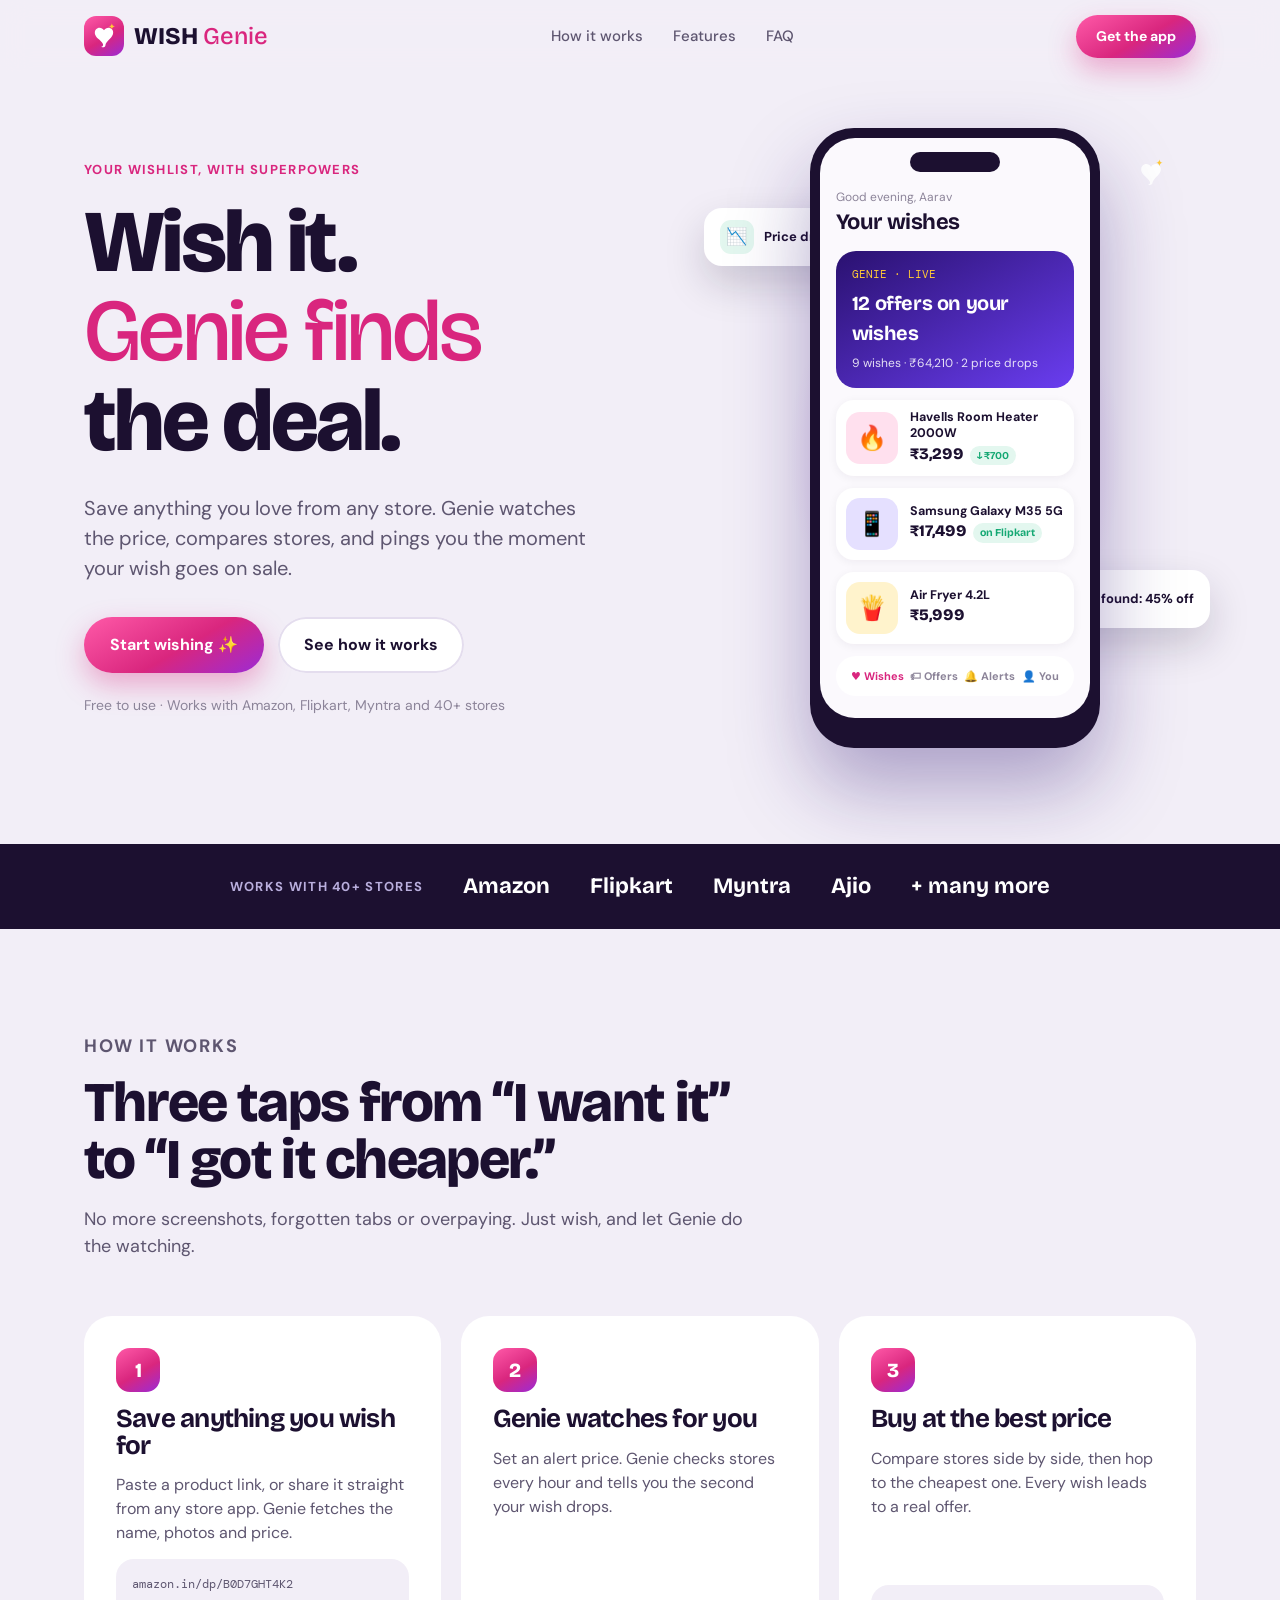
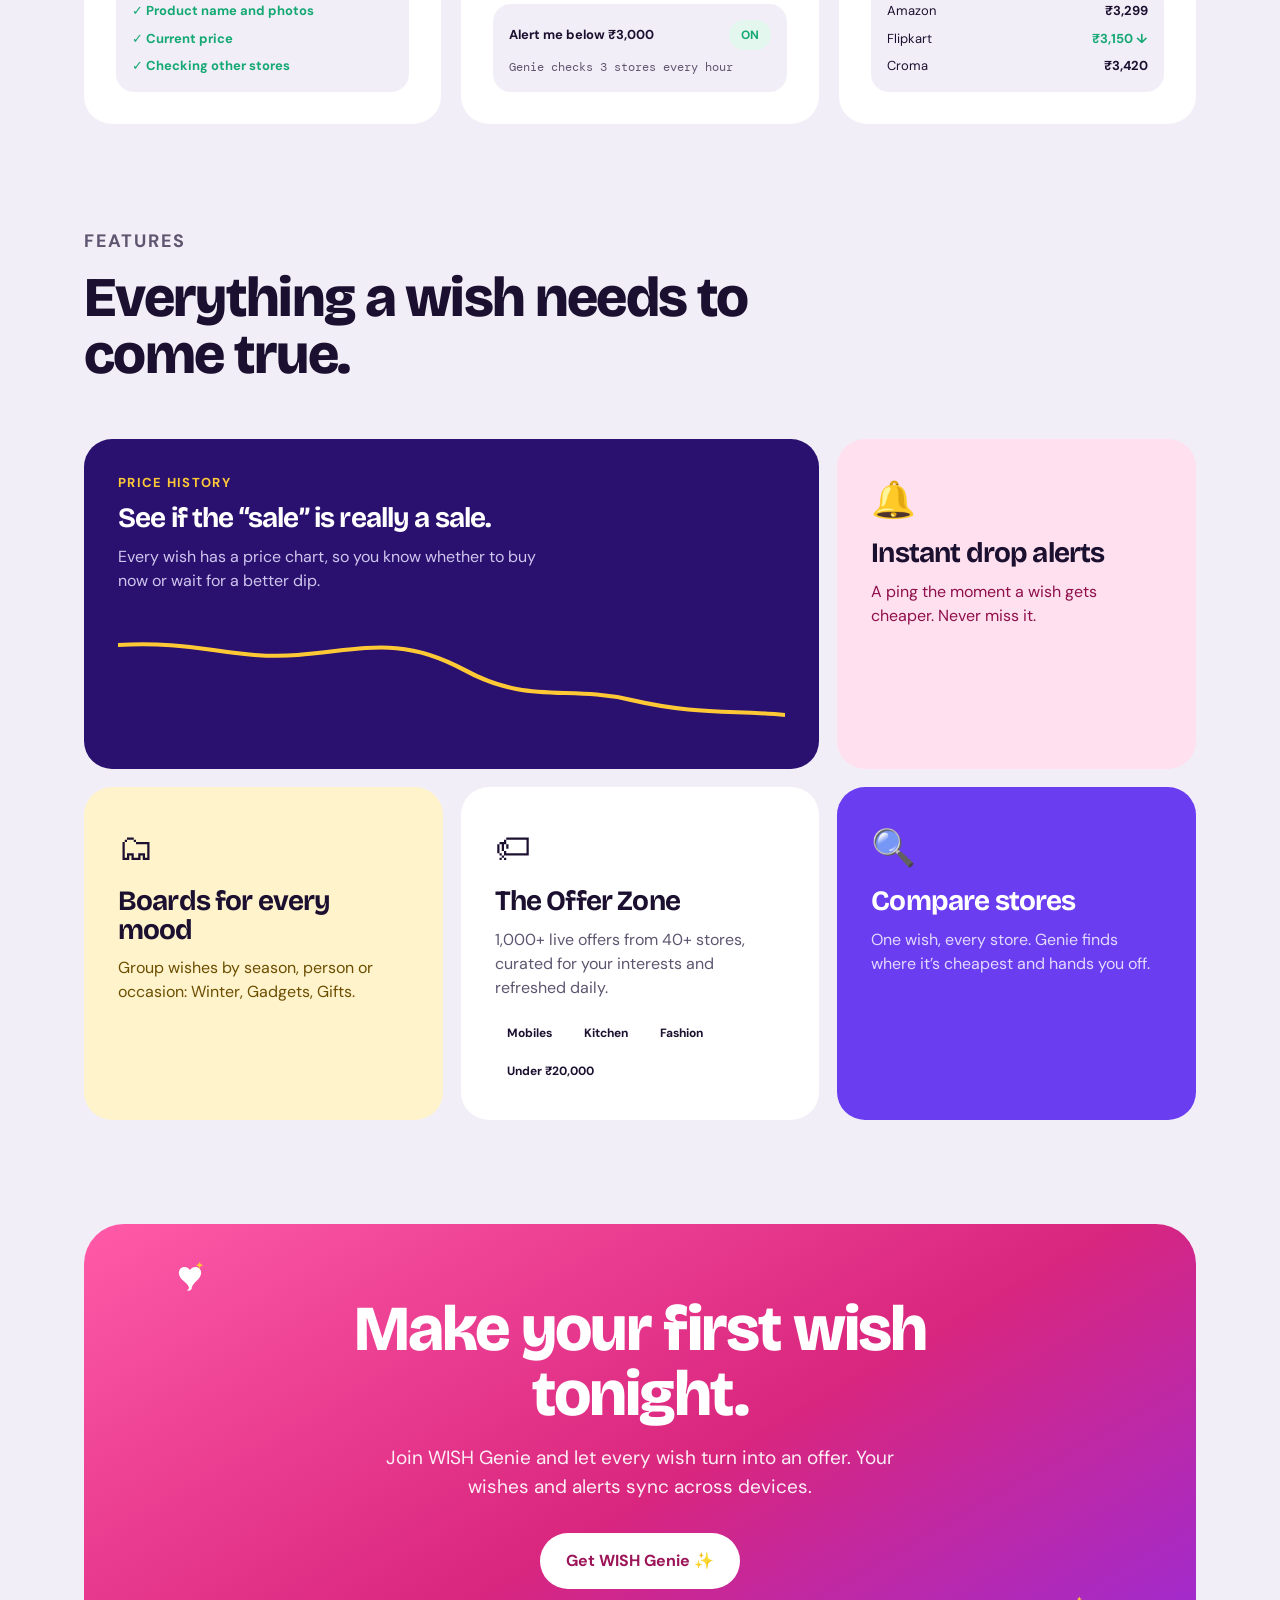
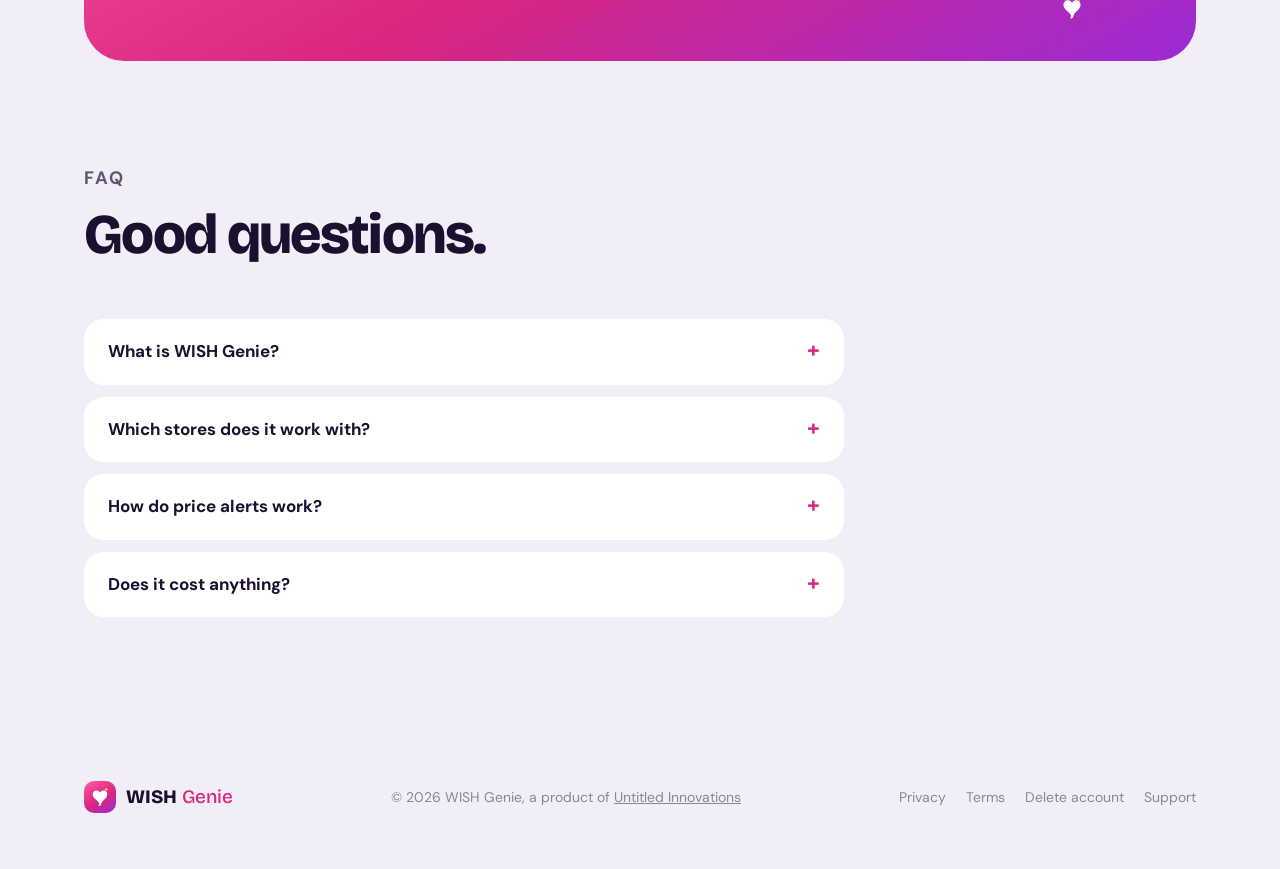
==== wish-genie/index.html @ 92e43314 "feat: create Invoice Forge tool and Wish Genie with modern UI and PDF export" ====
<!DOCTYPE html>
<html lang="en">
<head>
<meta charset="utf-8">
<meta name="viewport" content="width=device-width, initial-scale=1">
<title>WISH Genie – Wish it. Genie finds the deal.</title>
<meta name="description" content="Save anything you wish for from any store, and let Genie watch the price and find the best offer across 40+ stores.">
<link rel="canonical" href="https://untitledinnovations.com/wish-genie/">
<link rel="preconnect" href="https://fonts.gstatic.com" crossorigin>
<link href="https://fonts.googleapis.com/css2?family=Bricolage+Grotesque:opsz,wght@12..96,500..800&family=DM+Sans:opsz,wght@9..40,400..700&family=DM+Mono:wght@400;500&display=swap" rel="stylesheet">
<style>
:root{
  --magenta:#D9267E; --magenta-dark:#9B1558; --violet:#6A3DF0; --gold:#FFC936;
  --ink:#1C1030; --muted:#5E5670; --soft:#8C8499; --bg:#F2EEF7; --card:#fff;
  --mint:#14A873; --orange:#FF7A2F; --night:#2A1170;
  --grad:linear-gradient(150deg,#FF5AA8 0%,#D9267E 55%,#9B2BD6 100%);
}
*{box-sizing:border-box}
html{scroll-behavior:smooth}
body{margin:0;background:var(--bg);color:var(--ink);font-family:'DM Sans',system-ui,sans-serif;line-height:1.5;-webkit-font-smoothing:antialiased}
a{color:inherit;text-decoration:none}
h1,h2,h3{font-family:'Bricolage Grotesque',sans-serif;margin:0;letter-spacing:-.03em;line-height:1.02}
p{margin:0}
.wrap{max-width:1160px;margin:0 auto;padding:0 24px}
.eyebrow{font-size:13px;font-weight:700;letter-spacing:.1em;text-transform:uppercase;color:var(--magenta)}
.btn{display:inline-flex;align-items:center;gap:10px;padding:16px 26px;border-radius:999px;font-weight:700;font-size:16px;transition:transform .2s cubic-bezier(.3,1.4,.5,1),box-shadow .2s}
.btn:hover{transform:translateY(-2px)}
.btn-primary{background:var(--grad);color:#fff;box-shadow:0 12px 28px rgba(217,38,126,.35)}
.btn-ghost{background:#fff;color:var(--ink);box-shadow:inset 0 0 0 2px #E4DDEE}
.logo{display:flex;align-items:center;gap:10px}
.logo-mark{width:40px;height:40px;border-radius:12px;background:var(--grad);display:flex;align-items:center;justify-content:center}
.logo-word{display:flex;align-items:baseline;gap:5px;font-family:'Bricolage Grotesque',sans-serif;font-size:24px}
.logo-word b{font-weight:800}.logo-word span{font-weight:500;color:var(--magenta)}

/* nav */
nav{position:sticky;top:0;z-index:20;background:rgba(242,238,247,.85);backdrop-filter:blur(14px)}
nav .wrap{display:flex;align-items:center;justify-content:space-between;height:72px}
nav ul{display:flex;gap:30px;list-style:none;margin:0;padding:0;font-size:15px;font-weight:500;color:var(--muted)}
nav ul a:hover{color:var(--magenta)}
nav .btn{padding:11px 20px;font-size:14px}

/* hero */
.hero{padding:56px 0 96px;overflow:hidden}
.hero .wrap{display:grid;grid-template-columns:1.1fr .9fr;gap:40px;align-items:center}
.hero h1{font-size:clamp(46px,7vw,88px);font-weight:800}
.hero h1 em{font-style:normal;font-weight:500;color:var(--magenta)}
.hero .lead{font-size:20px;color:var(--muted);margin:26px 0 34px;max-width:520px;text-wrap:pretty}
.hero .cta{display:flex;gap:14px;flex-wrap:wrap}
.hero .note{margin-top:22px;font-size:14px;color:var(--soft)}
.stage{position:relative;display:flex;justify-content:center;min-height:620px}
.glow{position:absolute;inset:6% 0 0;background:radial-gradient(closest-side,rgba(155,43,214,.3),transparent 70%)}

/* phone */
.phone{position:relative;width:290px;border-radius:44px;background:var(--ink);padding:10px;box-shadow:0 40px 80px rgba(42,17,112,.35)}
.screen{border-radius:35px;background:#FBF9FD;overflow:hidden;height:580px;padding:22px 16px;display:flex;flex-direction:column;gap:12px;position:relative}
.screen .notch{width:90px;height:22px;border-radius:12px;background:var(--ink);margin:-8px auto 4px}
.hi{font-size:12px;color:var(--soft)}
.screen h4{font-family:'Bricolage Grotesque',sans-serif;margin:0;font-size:22px;letter-spacing:-.02em}
.genie-card{border-radius:20px;background:linear-gradient(150deg,var(--night),var(--violet));color:#fff;padding:16px;display:flex;flex-direction:column;gap:6px}
.genie-card small{font-family:'DM Mono',monospace;font-size:10.5px;color:var(--gold)}
.genie-card b{font-family:'Bricolage Grotesque',sans-serif;font-size:20px;letter-spacing:-.02em}
.item{display:flex;gap:12px;align-items:center;background:#fff;border-radius:18px;padding:10px;box-shadow:0 2px 10px rgba(28,16,48,.06)}
.thumb{width:52px;height:52px;border-radius:14px;flex:none;display:flex;align-items:center;justify-content:center;font-size:24px}
.item .t{font-size:12.5px;font-weight:700;line-height:1.25}
.item .p{font-family:'Bricolage Grotesque',sans-serif;font-weight:800;font-size:16px}
.drop{display:inline-block;font-size:10.5px;font-weight:700;background:#E3F7EF;color:var(--mint);padding:2px 7px;border-radius:99px;margin-left:6px}
.tabbar{margin-top:auto;display:flex;justify-content:space-around;background:#fff;border-radius:22px;padding:12px;font-size:11px;font-weight:700;color:var(--soft)}
.tabbar .on{color:var(--magenta)}

.float{position:absolute;background:#fff;border-radius:18px;padding:12px 16px;box-shadow:0 18px 40px rgba(28,16,48,.18);font-size:13px;font-weight:700;display:flex;align-items:center;gap:10px;animation:bob 5s ease-in-out infinite}
.float i{font-style:normal;width:34px;height:34px;border-radius:11px;display:flex;align-items:center;justify-content:center;font-size:17px}
.f1{top:80px;left:-10px}.f2{bottom:120px;right:-14px;animation-delay:-2.2s}
@keyframes bob{50%{transform:translateY(-10px)}}
.spark{position:absolute;color:var(--gold);animation:tw 2.4s ease-in-out infinite}
@keyframes tw{50%{transform:scale(.5) rotate(20deg);opacity:.4}}

/* stores strip */
.strip{background:var(--ink);color:#fff;padding:26px 0}
.strip .wrap{display:flex;gap:18px 40px;flex-wrap:wrap;align-items:center;justify-content:center;font-family:'Bricolage Grotesque',sans-serif;font-weight:700;font-size:22px}
.strip small{font-family:'DM Sans';font-size:13px;letter-spacing:.1em;color:#B9AEDD;font-weight:700}

/* sections */
section{padding:104px 0}
.head{max-width:680px;margin-bottom:56px}
.head h2{font-size:clamp(34px,5vw,56px);font-weight:800;margin:14px 0 18px}
.head p{font-size:18px;color:var(--muted);text-wrap:pretty}
.steps{display:grid;grid-template-columns:repeat(3,1fr);gap:20px}
.step{background:var(--card);border-radius:28px;padding:32px;display:flex;flex-direction:column;gap:14px}
.num{width:44px;height:44px;border-radius:14px;background:var(--grad);color:#fff;font-family:'Bricolage Grotesque';font-weight:800;font-size:20px;display:flex;align-items:center;justify-content:center}
.step h3{font-size:26px}
.step p{color:var(--muted)}
.mini{margin-top:auto;border-radius:18px;background:var(--bg);padding:16px;font-size:13px;display:flex;flex-direction:column;gap:8px}
.mini .row{display:flex;justify-content:space-between;align-items:center}
.mono{font-family:'DM Mono',monospace;font-size:12px;color:var(--muted)}
.tick{color:var(--mint);font-weight:700}

.bento{display:grid;grid-template-columns:repeat(6,1fr);gap:18px}
.tile{border-radius:28px;padding:34px;background:#fff;display:flex;flex-direction:column;gap:12px;overflow:hidden;position:relative}
.tile h3{font-size:28px}
.tile p{color:var(--muted);max-width:440px}
.tile .em{font-size:36px}
.t-a{grid-column:span 4;background:var(--night);color:#fff}.t-a p{color:#CFC6EE}
.t-b{grid-column:span 2;background:#FFE0EE}.t-b p{color:#8E0F4C}
.t-c{grid-column:span 2;background:#FFF3CC}.t-c p{color:#6B4E00}
.t-d{grid-column:span 2}
.t-e{grid-column:span 2;background:var(--violet);color:#fff}.t-e p{color:#E2D9FF}
.chart{margin-top:10px}
.chart path{stroke-dasharray:600;stroke-dashoffset:600;animation:draw 2.4s .3s forwards cubic-bezier(.3,.7,.3,1)}
@keyframes draw{to{stroke-dashoffset:0}}
.pill{display:inline-block;padding:6px 12px;border-radius:99px;font-size:12px;font-weight:700;background:rgba(255,255,255,.14)}
.pills{display:flex;flex-wrap:wrap;gap:8px;margin-top:6px}
.pills .pill{background:#fff;color:var(--ink)}

/* big stat */
.band{background:var(--grad);color:#fff;border-radius:40px;padding:72px 48px;text-align:center;position:relative;overflow:hidden}
.band h2{font-size:clamp(34px,5.5vw,64px);font-weight:800;max-width:780px;margin:0 auto 18px}
.band p{font-size:19px;max-width:560px;margin:0 auto 32px;opacity:.92}
.band .btn{background:#fff;color:var(--magenta-dark)}

/* faq + footer */
.faq{max-width:760px}
details{background:#fff;border-radius:20px;padding:20px 24px;margin-bottom:12px}
summary{font-weight:700;font-size:17px;cursor:pointer;list-style:none;display:flex;justify-content:space-between;gap:16px}
summary::after{content:'+';color:var(--magenta);font-size:22px;line-height:1}
details[open] summary::after{content:'–'}
details p{color:var(--muted);margin-top:12px}
footer{padding:48px 0 56px;color:var(--soft);font-size:14px}
footer .wrap{display:flex;justify-content:space-between;gap:20px;flex-wrap:wrap;align-items:center}
footer nav-links{display:flex;gap:22px}

.reveal{opacity:0;transform:translateY(24px);transition:opacity .7s,transform .7s cubic-bezier(.3,1.2,.5,1)}
.reveal.in{opacity:1;transform:none}
@media (prefers-reduced-motion:reduce){.reveal{opacity:1;transform:none;transition:none}.float,.spark{animation:none}.chart path{animation:none;stroke-dashoffset:0}}

@media (max-width:900px){
  nav ul{display:none}
  .hero .wrap{grid-template-columns:1fr}
  .stage{min-height:auto;padding-top:20px}
  .f1{left:0}.f2{right:0}
  .steps{grid-template-columns:1fr}
  .bento{grid-template-columns:1fr}
  .t-a,.t-b,.t-c,.t-d,.t-e{grid-column:auto}
  section{padding:72px 0}
  .band{padding:56px 24px;border-radius:32px}
}
</style>
</head>
<body>

<svg width="0" height="0" style="position:absolute" aria-hidden="true">
  <symbol id="mark" viewBox="0 0 64 64">
    <path d="M32 19C28 12 18.5 11 13.8 16.6 8.6 22.8 11 31.6 18 37.6 23 41.9 27.4 45.5 29.6 50.4 30.8 53.2 29.2 56.4 25.6 56.6 29.8 59.4 35.6 57 35.4 52.4 35.3 49.4 39.6 43.6 46 37.6 53 31.6 55.4 22.8 50.2 16.6 45.5 11 36 12 32 19Z" fill="#fff"/>
    <path d="M50 3C50.6 7.4 52.6 9.4 57 10 52.6 10.6 50.6 12.6 50 17 49.4 12.6 47.4 10.6 43 10 47.4 9.4 49.4 7.4 50 3Z" fill="#FFC936"/>
  </symbol>
</svg>

<nav>
  <div class="wrap">
    <a class="logo" href="#top" aria-label="WISH Genie home">
      <div class="logo-mark"><svg width="28" height="28"><use href="#mark"/></svg></div>
      <div class="logo-word"><b>WISH</b><span>Genie</span></div>
    </a>
    <ul>
      <li><a href="#how">How it works</a></li>
      <li><a href="#features">Features</a></li>
      <li><a href="#faq">FAQ</a></li>
    </ul>
    <a class="btn btn-primary" href="#get">Get the app</a>
  </div>
</nav>

<header class="hero" id="top">
  <div class="wrap">
    <div>
      <p class="eyebrow" style="margin-bottom:18px">Your wishlist, with superpowers</p>
      <h1>Wish it.<br><em>Genie finds</em><br>the deal.</h1>
      <p class="lead">Save anything you love from any store. Genie watches the price, compares stores, and pings you the moment your wish goes on sale.</p>
      <div class="cta">
        <a class="btn btn-primary" href="#get">Start wishing ✨</a>
        <a class="btn btn-ghost" href="#how">See how it works</a>
      </div>
      <p class="note">Free to use · Works with Amazon, Flipkart, Myntra and 40+ stores</p>
    </div>

    <div class="stage" aria-hidden="true">
      <div class="glow"></div>
      <svg class="spark" style="top:30px;right:30px" width="30" height="30"><use href="#mark"/></svg>
      <div class="float f1"><i style="background:#E3F7EF">📉</i>Price dropped ₹700</div>
      <div class="float f2"><i style="background:#FFF3CC">⚡</i>Offer found: 45% off</div>
      <div class="phone">
        <div class="screen">
          <div class="notch"></div>
          <div><div class="hi">Good evening, Aarav</div><h4>Your wishes</h4></div>
          <div class="genie-card">
            <small>GENIE · LIVE</small>
            <b>12 offers on your wishes</b>
            <span style="font-size:12px;opacity:.85">9 wishes · ₹64,210 · 2 price drops</span>
          </div>
          <div class="item"><div class="thumb" style="background:#FFE0EE">🔥</div><div><div class="t">Havells Room Heater 2000W</div><div class="p">₹3,299<span class="drop">↓ ₹700</span></div></div></div>
          <div class="item"><div class="thumb" style="background:#E5E0FF">📱</div><div><div class="t">Samsung Galaxy M35 5G</div><div class="p">₹17,499<span class="drop">on Flipkart</span></div></div></div>
          <div class="item"><div class="thumb" style="background:#FFF3CC">🍟</div><div><div class="t">Air Fryer 4.2L</div><div class="p">₹5,999</div></div></div>
          <div class="tabbar"><span class="on">♥ Wishes</span><span>🏷 Offers</span><span>🔔 Alerts</span><span>👤 You</span></div>
        </div>
      </div>
    </div>
  </div>
</header>

<div class="strip">
  <div class="wrap"><small>WORKS WITH 40+ STORES</small><span>Amazon</span><span>Flipkart</span><span>Myntra</span><span>Ajio</span><span>+ many more</span></div>
</div>

<section id="how">
  <div class="wrap">
    <div class="head reveal">
      <p class="eyebrow">How it works</p>
      <h2>Three taps from “I want it” to “I got it cheaper.”</h2>
      <p>No more screenshots, forgotten tabs or overpaying. Just wish, and let Genie do the watching.</p>
    </div>
    <div class="steps">
      <div class="step reveal">
        <div class="num">1</div>
        <h3>Save anything you wish for</h3>
        <p>Paste a product link, or share it straight from any store app. Genie fetches the name, photos and price.</p>
        <div class="mini">
          <div class="mono">amazon.in/dp/B0D7GHT4K2</div>
          <div class="row"><span class="tick">✓ Product name and photos</span></div>
          <div class="row"><span class="tick">✓ Current price</span></div>
          <div class="row"><span class="tick">✓ Checking other stores</span></div>
        </div>
      </div>
      <div class="step reveal">
        <div class="num">2</div>
        <h3>Genie watches for you</h3>
        <p>Set an alert price. Genie checks stores every hour and tells you the second your wish drops.</p>
        <div class="mini">
          <div class="row"><b>Alert me below ₹3,000</b><span class="pill" style="background:#E3F7EF;color:var(--mint)">ON</span></div>
          <div class="mono">Genie checks 3 stores every hour</div>
        </div>
      </div>
      <div class="step reveal">
        <div class="num">3</div>
        <h3>Buy at the best price</h3>
        <p>Compare stores side by side, then hop to the cheapest one. Every wish leads to a real offer.</p>
        <div class="mini">
          <div class="row"><span>Amazon</span><b>₹3,299</b></div>
          <div class="row"><span>Flipkart</span><b style="color:var(--mint)">₹3,150 ↓</b></div>
          <div class="row"><span>Croma</span><b>₹3,420</b></div>
        </div>
      </div>
    </div>
  </div>
</section>

<section id="features" style="padding-top:0">
  <div class="wrap">
    <div class="head reveal">
      <p class="eyebrow">Features</p>
      <h2>Everything a wish needs to come true.</h2>
    </div>
    <div class="bento">
      <div class="tile t-a reveal">
        <p class="eyebrow" style="color:var(--gold)">Price history</p>
        <h3>See if the “sale” is really a sale.</h3>
        <p>Every wish has a price chart, so you know whether to buy now or wait for a better dip.</p>
        <svg class="chart" viewBox="0 0 520 120" width="100%" height="120" preserveAspectRatio="none" aria-hidden="true">
          <path d="M0 30 C60 25 90 45 140 40 S220 20 270 55 S350 70 400 85 S480 95 520 100" fill="none" stroke="#FFC936" stroke-width="4" stroke-linecap="round"/>
        </svg>
      </div>
      <div class="tile t-b reveal">
        <div class="em">🔔</div>
        <h3>Instant drop alerts</h3>
        <p>A ping the moment a wish gets cheaper. Never miss it.</p>
      </div>
      <div class="tile t-c reveal">
        <div class="em">🗂</div>
        <h3>Boards for every mood</h3>
        <p>Group wishes by season, person or occasion: Winter, Gadgets, Gifts.</p>
      </div>
      <div class="tile t-d reveal">
        <div class="em">🏷</div>
        <h3>The Offer Zone</h3>
        <p>1,000+ live offers from 40+ stores, curated for your interests and refreshed daily.</p>
        <div class="pills"><span class="pill">Mobiles</span><span class="pill">Kitchen</span><span class="pill">Fashion</span><span class="pill">Under ₹20,000</span></div>
      </div>
      <div class="tile t-e reveal">
        <div class="em">🔍</div>
        <h3>Compare stores</h3>
        <p>One wish, every store. Genie finds where it’s cheapest and hands you off.</p>
      </div>
    </div>
  </div>
</section>

<section style="padding-top:0">
  <div class="wrap">
    <div class="band reveal" id="get">
      <svg class="spark" style="top:36px;left:8%" width="34" height="34"><use href="#mark"/></svg>
      <svg class="spark" style="bottom:40px;right:10%;animation-delay:-1.2s" width="26" height="26"><use href="#mark"/></svg>
      <h2>Make your first wish tonight.</h2>
      <p>Join WISH Genie and let every wish turn into an offer. Your wishes and alerts sync across devices.</p>
      <a class="btn" href="#">Get WISH Genie ✨</a>
    </div>
  </div>
</section>

<section id="faq" style="padding-top:0">
  <div class="wrap">
    <div class="head reveal"><p class="eyebrow">FAQ</p><h2>Good questions.</h2></div>
    <div class="faq reveal">
      <details><summary>What is WISH Genie?</summary><p>A wishlist app that works across stores. You save products you want, and Genie tracks prices and finds offers for them.</p></details>
      <details><summary>Which stores does it work with?</summary><p>Amazon, Flipkart, Myntra, Ajio and 40+ more. Paste a link or share a product from the store’s app.</p></details>
      <details><summary>How do price alerts work?</summary><p>Turn on “Alert me on price drops” for a wish and set a target price. Genie checks stores every hour and notifies you when it drops.</p></details>
      <details><summary>Does it cost anything?</summary><p>Replace this answer with your pricing details before launch.</p></details>
    </div>
  </div>
</section>

<footer>
  <div class="wrap">
    <a class="logo" href="#top"><div class="logo-mark" style="width:32px;height:32px;border-radius:10px"><svg width="22" height="22"><use href="#mark"/></svg></div><div class="logo-word" style="font-size:19px;color:var(--ink)"><b>WISH</b><span>Genie</span></div></a>
    <span>© 2026 WISH Genie, a product of <a href="/" style="text-decoration:underline">Untitled Innovations</a></span>
    <span style="display:flex;gap:20px;flex-wrap:wrap">
      <a href="/privacy-policy.html">Privacy</a>
      <a href="/terms-of-service.html">Terms</a>
      <a href="/delete-account.html">Delete account</a>
      <a href="/support.html">Support</a>
    </span>
  </div>
</footer>

<script>
const io=new IntersectionObserver(es=>es.forEach(e=>{if(e.isIntersecting){e.target.classList.add('in');io.unobserve(e.target)}}),{threshold:.15});
document.querySelectorAll('.reveal').forEach(el=>io.observe(el));
</script>
</body>
</html>
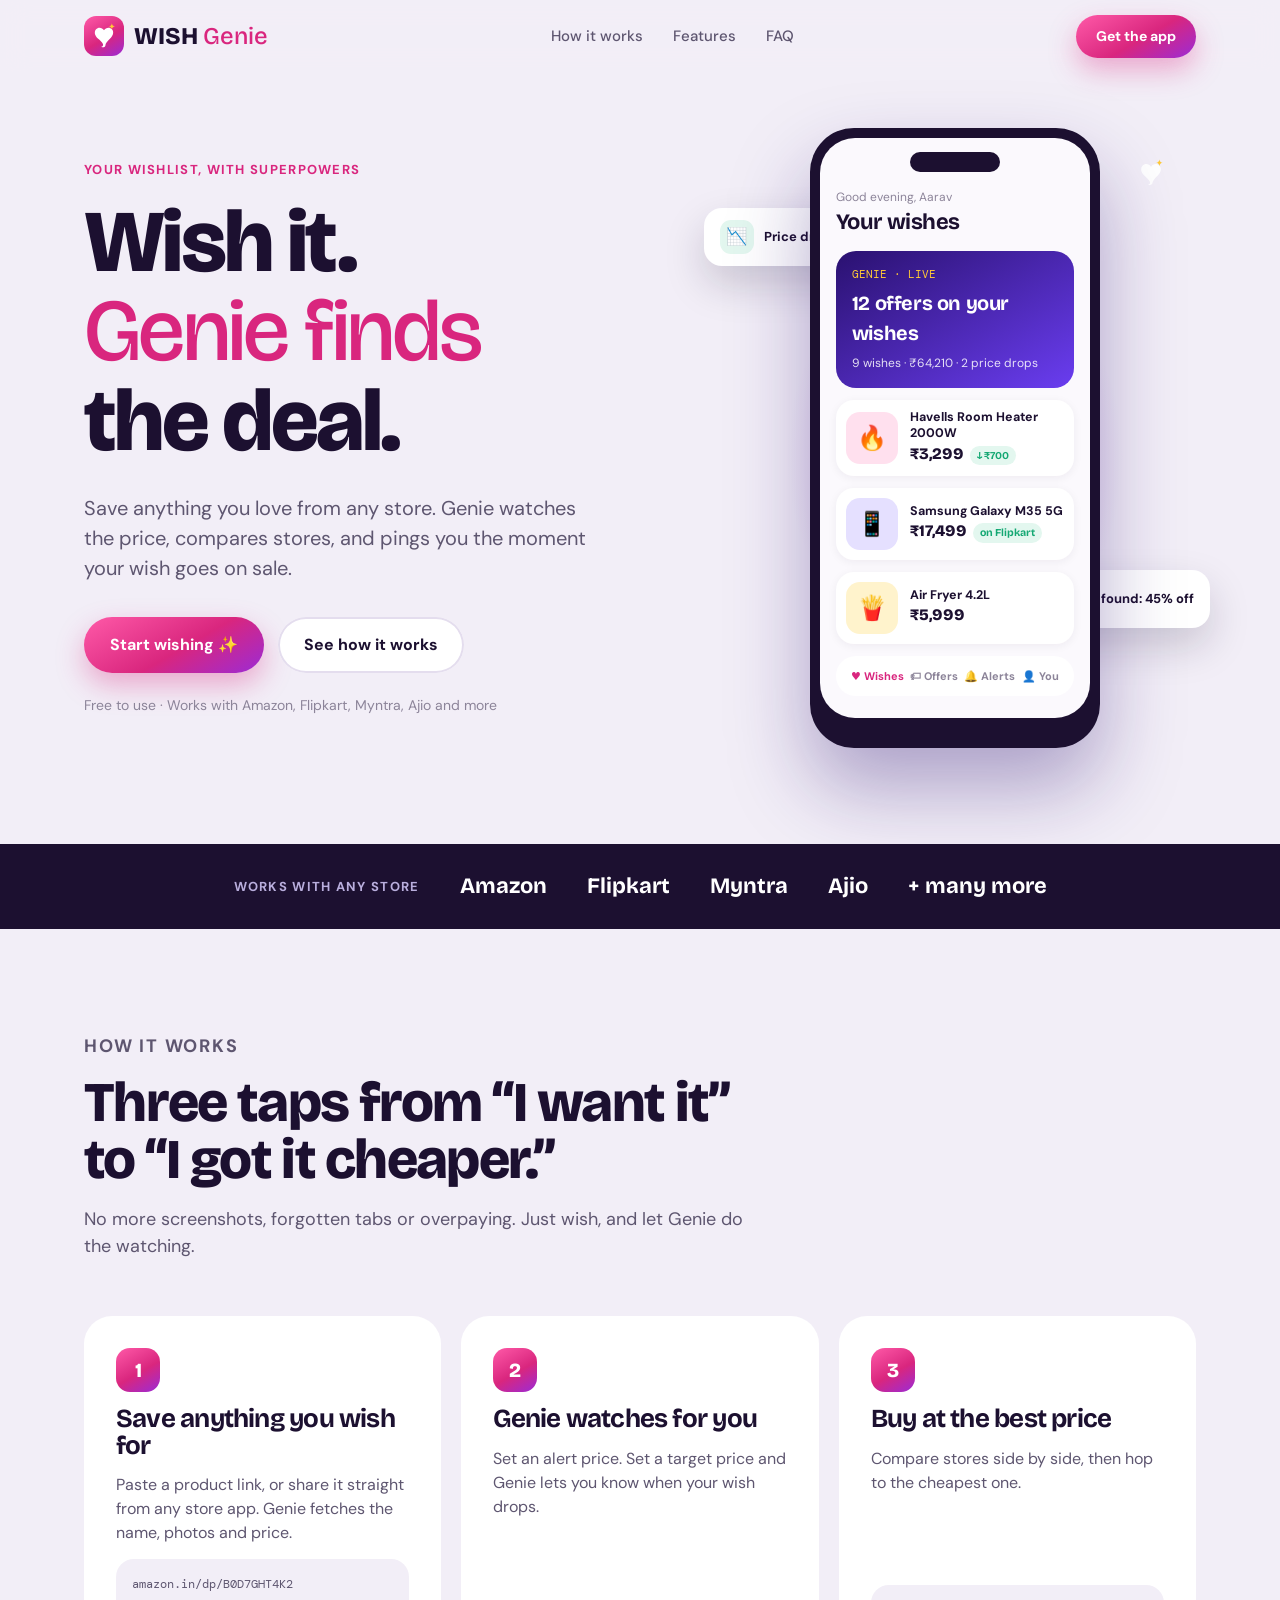
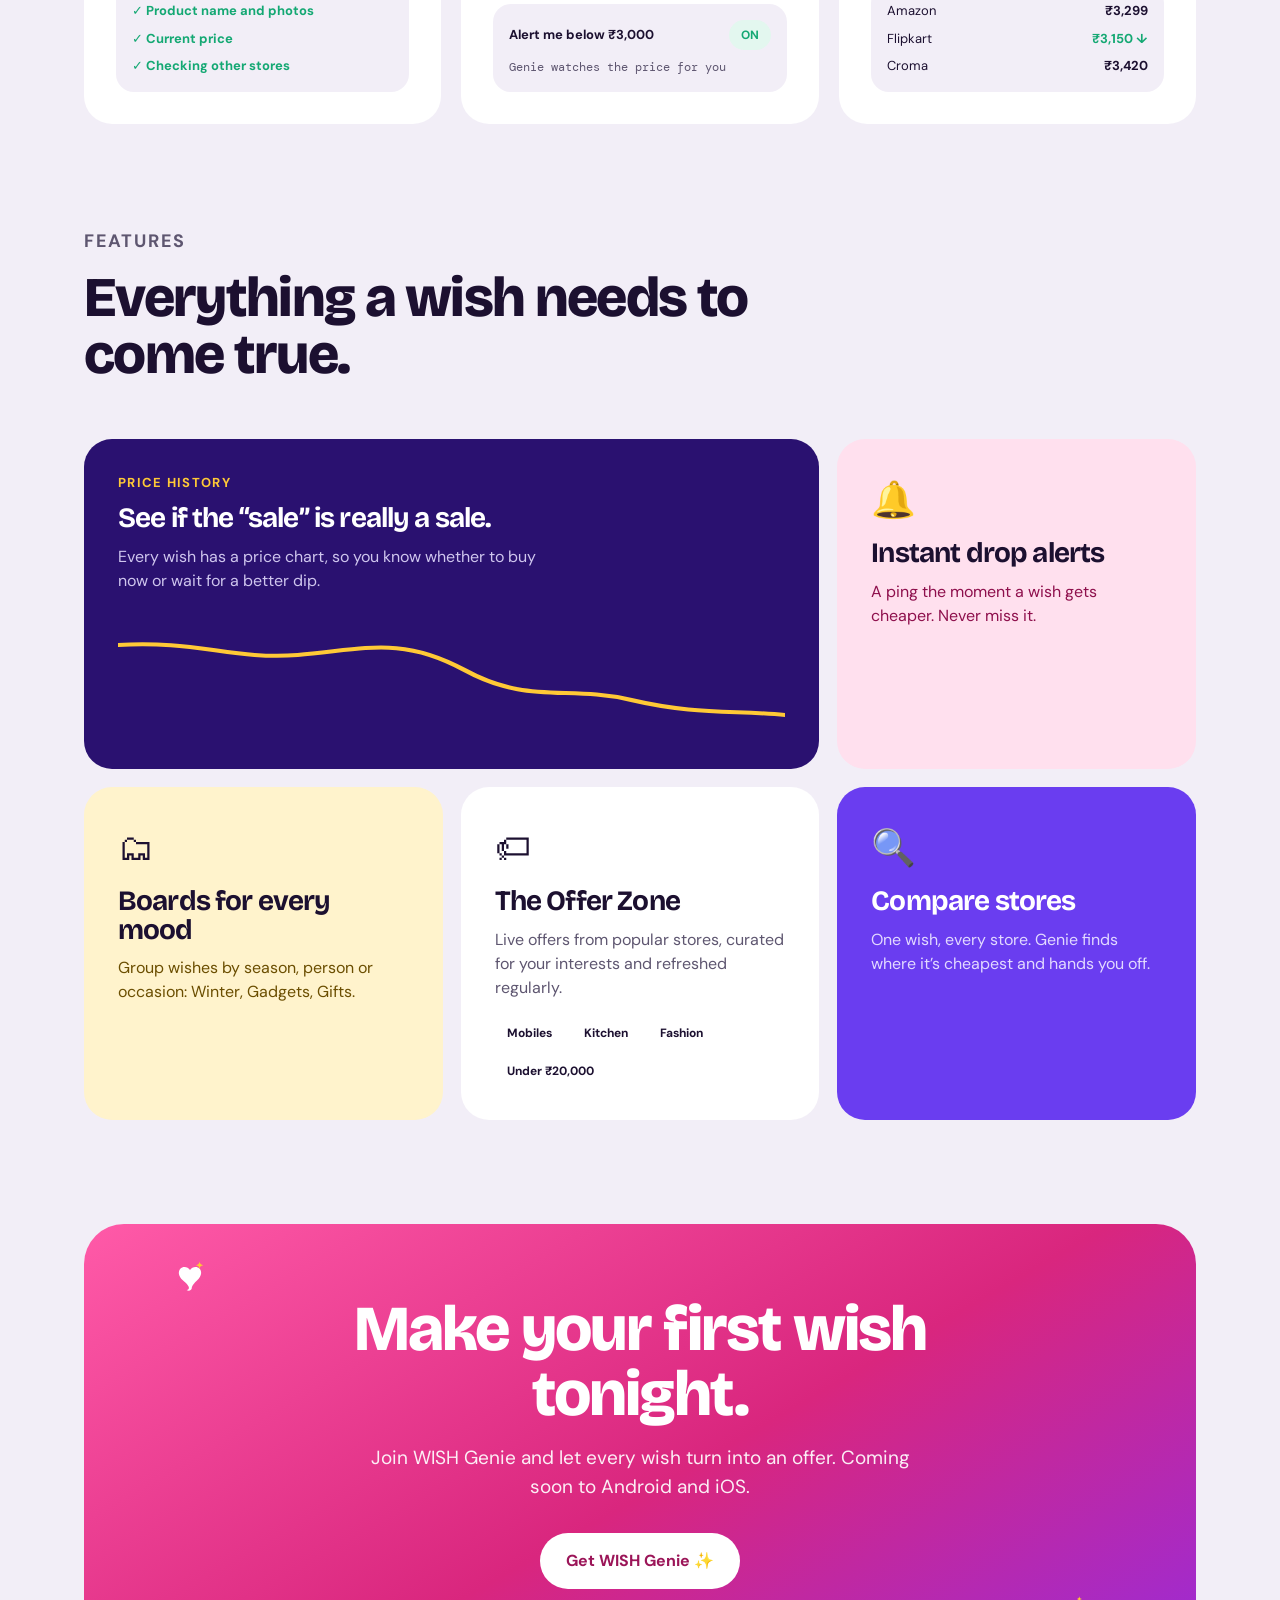
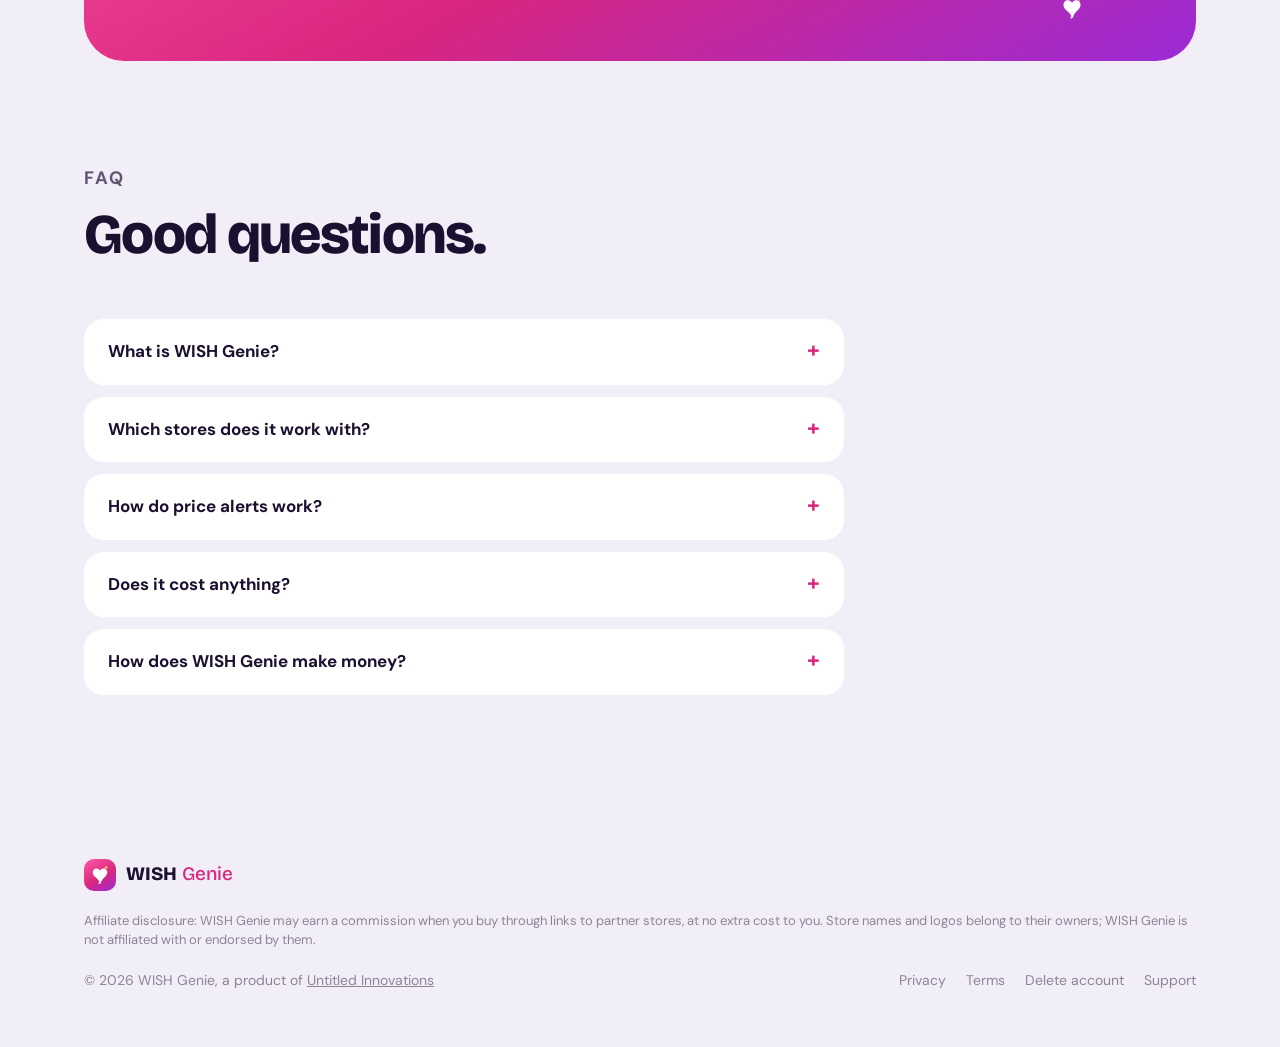
==== commit 0329a77a: "refactor: update copy and add affiliate disclosure across WISH Genie pages" ====
--- a/wish-genie/index.html
+++ b/wish-genie/index.html
@@ -4,7 +4,7 @@
 <meta charset="utf-8">
 <meta name="viewport" content="width=device-width, initial-scale=1">
 <title>WISH Genie – Wish it. Genie finds the deal.</title>
-<meta name="description" content="Save anything you wish for from any store, and let Genie watch the price and find the best offer across 40+ stores.">
+<meta name="description" content="Save anything you wish for from any store, and let Genie watch the price and surface deals from popular Indian stores.">
 <link rel="canonical" href="https://untitledinnovations.com/wish-genie/">
 <link rel="preconnect" href="https://fonts.gstatic.com" crossorigin>
 <link href="https://fonts.googleapis.com/css2?family=Bricolage+Grotesque:opsz,wght@12..96,500..800&family=DM+Sans:opsz,wght@9..40,400..700&family=DM+Mono:wght@400;500&display=swap" rel="stylesheet">
@@ -179,7 +179,7 @@
         <a class="btn btn-primary" href="#get">Start wishing ✨</a>
         <a class="btn btn-ghost" href="#how">See how it works</a>
       </div>
-      <p class="note">Free to use · Works with Amazon, Flipkart, Myntra and 40+ stores</p>
+      <p class="note">Free to use · Works with Amazon, Flipkart, Myntra, Ajio and more</p>
     </div>
 
     <div class="stage" aria-hidden="true">
@@ -207,7 +207,7 @@
 </header>
 
 <div class="strip">
-  <div class="wrap"><small>WORKS WITH 40+ STORES</small><span>Amazon</span><span>Flipkart</span><span>Myntra</span><span>Ajio</span><span>+ many more</span></div>
+  <div class="wrap"><small>WORKS WITH ANY STORE</small><span>Amazon</span><span>Flipkart</span><span>Myntra</span><span>Ajio</span><span>+ many more</span></div>
 </div>
 
 <section id="how">
@@ -232,16 +232,16 @@
       <div class="step reveal">
         <div class="num">2</div>
         <h3>Genie watches for you</h3>
-        <p>Set an alert price. Genie checks stores every hour and tells you the second your wish drops.</p>
+        <p>Set an alert price. Set a target price and Genie lets you know when your wish drops.</p>
         <div class="mini">
           <div class="row"><b>Alert me below ₹3,000</b><span class="pill" style="background:#E3F7EF;color:var(--mint)">ON</span></div>
-          <div class="mono">Genie checks 3 stores every hour</div>
+          <div class="mono">Genie watches the price for you</div>
         </div>
       </div>
       <div class="step reveal">
         <div class="num">3</div>
         <h3>Buy at the best price</h3>
-        <p>Compare stores side by side, then hop to the cheapest one. Every wish leads to a real offer.</p>
+        <p>Compare stores side by side, then hop to the cheapest one.</p>
         <div class="mini">
           <div class="row"><span>Amazon</span><b>₹3,299</b></div>
           <div class="row"><span>Flipkart</span><b style="color:var(--mint)">₹3,150 ↓</b></div>
@@ -280,7 +280,7 @@
       <div class="tile t-d reveal">
         <div class="em">🏷</div>
         <h3>The Offer Zone</h3>
-        <p>1,000+ live offers from 40+ stores, curated for your interests and refreshed daily.</p>
+        <p>Live offers from popular stores, curated for your interests and refreshed regularly.</p>
         <div class="pills"><span class="pill">Mobiles</span><span class="pill">Kitchen</span><span class="pill">Fashion</span><span class="pill">Under ₹20,000</span></div>
       </div>
       <div class="tile t-e reveal">
@@ -298,7 +298,7 @@
       <svg class="spark" style="top:36px;left:8%" width="34" height="34"><use href="#mark"/></svg>
       <svg class="spark" style="bottom:40px;right:10%;animation-delay:-1.2s" width="26" height="26"><use href="#mark"/></svg>
       <h2>Make your first wish tonight.</h2>
-      <p>Join WISH Genie and let every wish turn into an offer. Your wishes and alerts sync across devices.</p>
+      <p>Join WISH Genie and let every wish turn into an offer. Coming soon to Android and iOS.</p>
       <a class="btn" href="#">Get WISH Genie ✨</a>
     </div>
   </div>
@@ -309,9 +309,10 @@
     <div class="head reveal"><p class="eyebrow">FAQ</p><h2>Good questions.</h2></div>
     <div class="faq reveal">
       <details><summary>What is WISH Genie?</summary><p>A wishlist app that works across stores. You save products you want, and Genie tracks prices and finds offers for them.</p></details>
-      <details><summary>Which stores does it work with?</summary><p>Amazon, Flipkart, Myntra, Ajio and 40+ more. Paste a link or share a product from the store’s app.</p></details>
-      <details><summary>How do price alerts work?</summary><p>Turn on “Alert me on price drops” for a wish and set a target price. Genie checks stores every hour and notifies you when it drops.</p></details>
-      <details><summary>Does it cost anything?</summary><p>Replace this answer with your pricing details before launch.</p></details>
+      <details><summary>Which stores does it work with?</summary><p>Amazon, Flipkart, Myntra, Ajio and more. Paste a link or share a product from the store’s app.</p></details>
+      <details><summary>How do price alerts work?</summary><p>Turn on “Alert me on price drops” for a wish and set a target price. Genie notifies you when the price drops.</p></details>
+      <details><summary>Does it cost anything?</summary><p>No. WISH Genie is free to use.</p></details>
+      <details><summary>How does WISH Genie make money?</summary><p>When you tap through to a store and buy, some of our links are affiliate links through networks such as Cuelinks. The store may pay us a small commission at no extra cost to you. It never changes the price you pay, and we show offers based on what is useful to you.</p></details>
     </div>
   </div>
 </section>
@@ -319,6 +320,7 @@
 <footer>
   <div class="wrap">
     <a class="logo" href="#top"><div class="logo-mark" style="width:32px;height:32px;border-radius:10px"><svg width="22" height="22"><use href="#mark"/></svg></div><div class="logo-word" style="font-size:19px;color:var(--ink)"><b>WISH</b><span>Genie</span></div></a>
+    <span style="flex-basis:100%;font-size:13px">Affiliate disclosure: WISH Genie may earn a commission when you buy through links to partner stores, at no extra cost to you. Store names and logos belong to their owners; WISH Genie is not affiliated with or endorsed by them.</span>
     <span>© 2026 WISH Genie, a product of <a href="/" style="text-decoration:underline">Untitled Innovations</a></span>
     <span style="display:flex;gap:20px;flex-wrap:wrap">
       <a href="/privacy-policy.html">Privacy</a>
